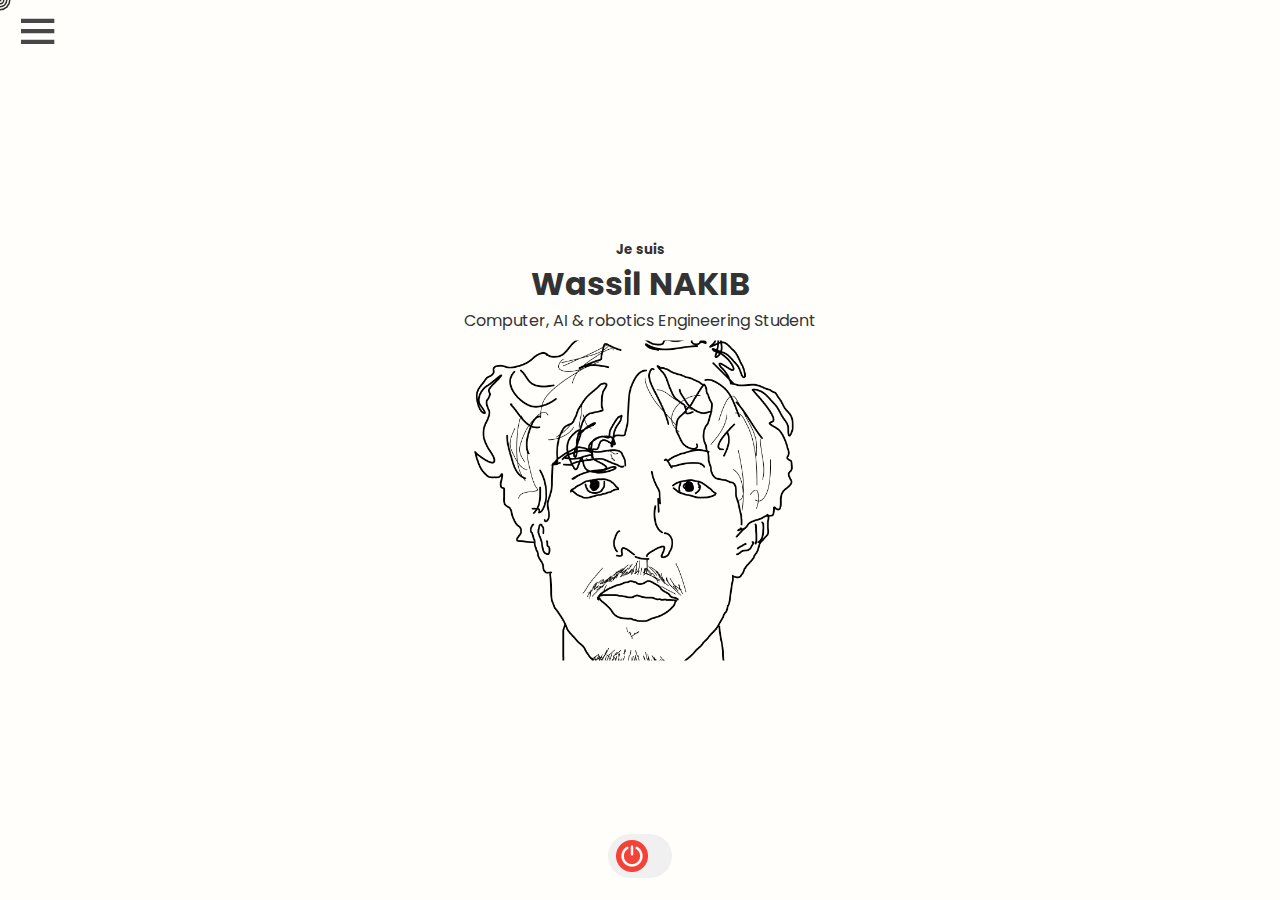
==== public/index.html @ 8750f13c "gestion des problèmes de passage a un repertoire public" ====
<!DOCTYPE html>
<html lang="en">
<head>
    <meta charset="UTF-8">
    <meta name="viewport" content="width=device-width, initial-scale=1.0">
    <title>Wassil NAKIB Portfolio</title>
    <link rel="icon" type="image/x-icon"  href="/public/assets/icons/favicon.ico">
    <script src="/public/js/color-mode.js" defer></script>
    
    <link rel="stylesheet" href="/public/css/style.css">
    
    <link href='https://unpkg.com/boxicons@2.1.4/css/boxicons.min.css' rel='stylesheet'>
</head>
<body>
    
    

    <div  id="hero">
        <h5>Je suis</h5>
        <h1 id="nom" >Wassil NAKIB </h1>
        <h1 id="sillow" style="display: none;">'Sillow'</h1>
        <p>Computer, AI & robotics Engineering Student </p>
        <!-- Block Element modifier-->
        <div id="hero_animation">
            <div id="hero_animation_img"></div>
        </div>
    </div>

    <div id="cv_container" style="display: none;">
    <div id="cvscroller">
        <div class="cv">
            <div class="cv-content">
            <img src="./assets/images/CV_Wassil_NAKIB_23_page-0001.jpg" alt="img1 du cv">
            <img src="./assets/images/CV_Wassil_NAKIB_23_page-0002.jpg" alt="img2 du cv">
            </div>
        </div>
    </div>
    </div>


    
    <div id="projectwrapper" style="display: none;">
  
    </div>
    
    <div id="contact-section"  style="display: none;">
        <div class="contact-content">
            <div class="contact-me">Contact me !</div>
            <div class="contact-icon linkedin">
                <a href="https://www.linkedin.com/in/wassil-nakib-031361293/" target="_blank" title="Linkedin"><img src="./assets/icons/linkedin.png" alt=""></a>
            </div>

            <div class=" contact-icon gitlab">
                    <a href="https://gitlab.com/users/SilloVV/projects" target="_blank" title="gitlab"><img  id="gitlab_logo" src="./assets/icons/gitlab_logo.jpg" alt=""></a>
            </div>

            <div class="contact-icon instagram">
                    <a href="https://www.instagram.com/_scoobidouuu" target="_blank" title="insta"><img src="./assets/icons/instagram.png" alt=""></a>
            </div>

            <div class="mail">
                wnakib21@gmail.com
            </div>
        </div>
    </div>

<div id="about-me" style="display: none;">
        <div class="propos_container">
            <div class="propos_title">
                <em>À propos de moi <br></em>
            </div>
            <div class="propos_content">
                <p>Je suis étudiant en <strong>double diplôme</strong> à Polytech Nancy et en Master II d'Intelligence Artificielle appliquée à la vision et à la robotique à la FST de Nancy.
                    Spécialisé en <strong>réseaux, DevOps, développement (web et mobile), ainsi qu’en deep learning et machine learning (vision et NLP)</strong>, je cherche un stage de fin d’études à partir de mars 2025.
                    Curieux, dynamique et force de proposition, j’aime apprendre des autres et relever de nouveaux défis dans un environnement innovant.</p>
            </div>
        </div>
        <div class="about_me_images_container">
            <div class="about_me_images_low">
                <img id="schools" src="./assets/images/fst_x_pol.png" alt="schools">
            </div>
            <div class="about_me_images_high">
                <img src="./assets/images/membre_wassil.jpg" alt="cv_photo">
            </div>
            
            <div class="hat">
                <img src="./assets/images/hat.png" alt="hat">
            </div>
        </div>
</div>

   
    
    
    <div class="sidebar">
        <div class="top">
            <div class="logo" >
                <span>My Portfolio</span>
            </div>
            <i class="bx bx-menu" id="btn"></i>

        </div>
        <ul>
            <li>
                <a id="about_button" *>
                    <span class="nav-item"> About me</span>
                </a>
                
            </li>
            <li>
                <a id="cv_button" >
                    <span class="nav-item"> Curriculum</span>
                </a>
                
            </li>
            <li>
                <a id="projects_button" >
                    <span class="nav-item">Projects</span>
                </a>
                
            </li>
            <li>
                <a id="contact_button" >
                    <span class="nav-item">Contact</span>
                </a>
                
            </li>
        </ul>
        
    </div>



    <div class="main-content">
        <div class="container">
           
        </div>
    </div>


    <div id="color-mode">
        <div id="toggle_button" class="icon">
            
        </div>
    </div>
    

    <div class="circle"></div>
    <div class="circle"></div>
    <div class="circle"></div>
    <div class="circle"></div>
    <div class="circle"></div>
    <div class="circle"></div>
    <div class="circle"></div>
    <div class="circle"></div>
    
    
</body>

</html>
---- public/css/style.css ----
/*CUSTOM FONT*/

  @import url('https://fonts.googleapis.com/css2?family=Poppins:wght@200;300;400;500;600&display=swap');


  /* GENERAL */
  body{
    font-family: 'Poppins', sans-serif;
    background-color: var(--bg);
    color:var(--text);
    height: 100%;
    width: 100%;
    margin:0;
    -webkit-tap-highlight-color: transparent;
    overflow: hidden;
    cursor: none;
  }

h1, h2, h5, p{
    margin:0;

}

.icon{
    height:2rem;
    width:2rem;
    margin: 0 0.5rem;

}

/* HERO */

#hero{
    cursor: none;
    position: absolute;
    top:50%;
    left:50%;
    transform: translate(-50%,-50%);
    text-align: center;
}

#hero_animation{
    margin-left: 10px;
    height: 20rem;
    width: 20rem;
    max-height: 100Vh;
    max-width: 100Vh;
    
}

#hero_animation_img{
    margin-top: 8px;
    background-position: center;
    background-size: cover;
    height: 100%;
    width: 100%;

}

#top-left-img{
    margin-top: 8px;
    background-image: var(--tl-4);
    height: 110%;
    background-position: center;
    background-size: cover;
}


.sidebar{
    position: relative;
    top: 0;
    left: 0;
    height: 10Vh;
    width:50px;
    background-color: var(--bg);
    opacity:0.9;
    padding: .4rem .8rem;
    transition: all 0.5s  ease;
}


.sidebar.active~ .main-content{
    left: 160px;
    width: calc(100%-160px);
}

.sidebar.active{
    width:35Vw;
    height: 50Vh;
}

.sidebar #btn{
    
    position: absolute;
    color: var(--bg-alt);
    top: 0.4rem;
    left: 50%;
    font-size: 50px;
    transform: translateX(-50%);
    cursor: pointer;
    transition: 0.4s;

}

.sidebar.active #btn{
    left: 90%;
    padding-right:1rem ;
    
     
}



.sidebar .top .logo{
    color: var(--text);
    display: flex;
    height: 50px;
    width: 100%;
    align-items: center;
    pointer-events: none;
    opacity: 0;
    transition: 0.4s;
    font-weight: bold;
}

.sidebar.active .top .logo{
    opacity: 1;
    position: relative;
    left:1.5vw;
    
}


.top .logo i{
    font-size:2rem ;
    margin-right: 8px;
}

.sidebar ul li{
    position: relative;
    list-style-type: none;
    height: 50px;
    width: 95px;
    margin: 0.8rem auto;
    line-height: 50px;
    
}


.logo {
    justify-content: center;
}

.sidebar ul li a{
    color: var(--text);
    display: flex;
    align-items: center;
    text-decoration: none;
    border-radius: 0.8rem;
    justify-content: center;
}

.sidebar.active ul li a:hover{
    background-color:var(--bg-alt);
    color: var(--bg);
    
}

.sidebar ul li a i {
    min-width: 50px;
    text-align: center;
    height: 50px;
    border-radius: 12px;
    line-height: 50px;
}

.sidebar .nav-item{
    display:none;
}

.sidebar.active .nav-item{
    display: flex;
    opacity: 0;
    animation: fadeIn 2s forwards;
}



@keyframes fadeIn{
    0%{
        opacity: 0;
    }
    100%{
        opacity: 1;
    }
}




@keyframes top-left{
    0%{
       background-image: var(--tl-1); 
    }
    33%{
        background-image: var(--tl-2); 

    }
    66%{
        background-image: var(--tl-3); 

    }
    100%{
        background-image: var(--tl-4);

    }
    
}

@keyframes reverse-top-left{
    0%{
       background-image: var(--tl-4); 
    }
    33%{
        background-image: var(--tl-3); 

    }
    66%{
        background-image: var(--tl-2); 

    }
    100%{
        background-image: var(--tl-1); 

    }
}


/* LIGHT MODE */

:root{
    /*colors*/
    --bg: #fffefa;
    --bg-alt:#333;
    --bg-alt2:#f0f0f0;
    --bg-transparent:#ffffffe8;
    --border:0.01rem solid #333;
    --text:#333;
    --text-alt:#fff;
    

    /* face animation */
    --tl-1: url(../../public/assets/face-animation-light/tl1.png);
    --tl-2: url(../../public/assets/face-animation-light/tl2.png);
    --tl-3: url(../../public/assets/face-animation-light/tl4.png);
    --tl-4: url(../../public/assets/face-animation-light/tl3.png);
    

    --sun:url(../../public/assets/icons/power-on.png);
}

/* DARK MODE */

:root.dark-mode{
    /*colors*/
    --bg: rgb(36, 47, 62);
    --bg-alt:#f0f0f0;
    --bg-alt2:#333;
    --bg-transparent:#333333f5;
    --border:0.01rem solid #000000;
    --text:#fff;
   
    

    /* face animation */
    --tl-1: url(../../public/assets/face-animation-dark/fond.png);
    --tl-2: url(../../public/assets/face-animation-dark/fond.png);
    --tl-3: url(../../public/assets/face-animation-dark/fond.png);
    --tl-4: url(../../public/assets/face-animation-dark/fond.png);

    --moon:url(../../public/assets/icons/green-love.png);
    
}

/* COLOR MODE AND TOGGLE BUTTON  */
#color-mode{
    background:var(--bg-alt2) ;
    height: 2.75rem;
    width: 4rem;
    border-radius: 3rem;
    display: flex;
    align-items: center;
    justify-content: flex-start;
    position: absolute;
    bottom: 0%;
    left: 50%;
    transform: translate(-50%,-50%);
}

#toggle_button{
    background-image: var(--sun);
    background-size: cover;
    cursor: pointer;

}


.dark_mode #toggle_button{
    background-image: var(--moon);
}
 
.dark-mode #color-mode{
    justify-content: flex-end;
}


/* CV SCROLLER */


#cv_container{
    min-width: 50vw;
    max-width: 60vw;
    min-height: 80vh;
    max-height: 80vh;
    position: fixed;
    padding: 2rem;
    top: 5%;
    left: 20%;
    overflow-y: auto;

    overflow-x: hidden;

}
#cvscroller{
    width: 100%;
    height: 100%;   
    border-radius: 2rem;   
}

#cvscroller::-webkit-scrollbar {
    width: 6px; /* Largeur de la barre */
}

/* Personnalise le "thumb" (partie déplaçable de la barre de défilement) */
#cvscroller::-webkit-scrollbar-thumb {
    border-radius: 15px; /* Bord arrondi */
}

#cvscroller::-webkit-scrollbar-thumb:hover {
    background: #555; /* Changement de couleur lorsque l'utilisateur survole */
}
#cvscroller .cv{
    position: relative;
    top: 2rem;
    border: 5px solid #ddd;
    border-radius: 2.3rem;
}
#cvscroller .cv-content{
    display: flex;
    justify-content: center;
    flex-direction: column;
    background-color: white;
    border-radius: 2rem;
    
}

 #cvscroller .cv-content img {
    border-radius: 2rem;

} 





/* Adaptation pour les petits écrans */
@media screen and (max-width: 768px) {
    #cv_container {
        min-width: 80vw; /* Augmenter la largeur sur les petits écrans */
        max-width: 90vw; /* Augmenter la largeur sur les petits écrans */
        top: 10%; /* Ajuster la position sur les petits écrans */
        left: 5%; /* Ajuster la position sur les petits écrans */
        padding: 1rem; /* Réduire le padding sur les petits écrans */
    }

  

    #cvscroller {
        border-radius: 1.5rem; /* Réduire le rayon de bordure */
    }

    #cvscroller .cv {
        border: 3px solid #ddd; /* Réduire la taille du bord */
    }

    #cvscroller .cv-content img {
        width: 100%; /* S'assurer que les images sont responsives */
        height: auto;
    }

    /* Optionnel : modification de la barre de défilement */
    #cvscroller::-webkit-scrollbar {
        width: 4px; /* Plus petite barre de défilement */
    }
}

/* Adaptation pour très petits écrans (ex : smartphones) */
@media screen and (max-width: 480px) {
    #cv_container {
        min-width: 90vw; /* Prendre presque toute la largeur sur les très petits écrans */
        max-width: 95vw; /* Ajuster la largeur */
        top: 5%; /* Ajuster la position */
        left: 2%; /* Ajuster la position */
    }

    

    #cvscroller {
        border-radius: 1rem; /* Réduire le rayon de bordure */
    }

    #cvscroller .cv {
        border: 2px solid #ddd; /* Réduire le bord */
    }

    #cvscroller .cv-content img {
        width: 100%; /* S'assurer que les images sont responsives */
        height: auto;
    }
}
/* PROJECTS */
#projectwrapper{
    
    animation: fadeIn 0.3s forwards;
    position: fixed;
    top: 5%;
    left: 25%;
    max-height: 85vh;
    border-radius: 110px;
    display: flex;
     
    width: 50vw;
     
}


#projectwrapper .project{
    min-width:50vw;
    height: 80vh;
    line-height: 110px;
    text-align:center;
    border-radius: 110px;
    background-color: whitesmoke;
    margin-right: 5px;
}

.project {
    transition: opacity 0.5s ease;
    opacity: 1; 
}


#next-project{
    position: absolute;
    left:80%;
    top:50%;
    height:8%;
    width:10%;
    border-radius:  10px;
}



#back-project{
    position: absolute;
    left:5%;
    top:50%;
    height:8%;
    border-radius:  10px;
    width:10%;
}

/* section contact */

#contact-section {
    animation: fadeIn 0.3s forwards;
    position: fixed;
    bottom:70%;
    left: 30%;
    max-height: 80vh;
    border: 3px solid black;
    border-radius: 30px;
    display: flex;
    width: 40vw;
}

#contact-section .contact-content {
    width: 100%;
    height: 100%;
    border-radius: 30px;
    text-align: center;
    opacity: 0.95;
    margin: 4px;
    display: flex;
    flex-direction: row;
    justify-content: center;
    flex-wrap: wrap;
}

.contact-me {
    width: 100%;
    font-size: 25px;
    font-weight: bold;
    margin-bottom: 20px;
}

.contact-icon {
    width: 10%;
    margin: 0 20px;
}

.contact-icon img {
    border: none;
    width: 100%;
    height: auto;
}

#gitlab_logo {
    width: 100%;
    height: auto;
    border-radius: 1.9rem;
    border: #f78d30 4px solid;
}


.mail {
    font-size: 20px;
    font-weight: bold;
    width: 100%;
}

.contact-icon img:hover{
    transform: scale(1.1);
}


/* Adaptation pour les petits écrans (moins de 768px) */
@media screen and (max-width: 768px) {
    #contact-section {
        width: 80vw; /* Prendre plus de largeur sur les petits écrans */
        max-height: 80vh; /* Réduire la hauteur sur les petits écrans */
        
    }

    .contact-me {
        font-size: 3rem; /* Réduire la taille de la police */
        margin-bottom: 10px;

    }

    #contact-section .contact-content{
        flex-direction: column;
        
        align-items: center;
    }

    .contact-icon {
        width: 15%; /* Augmenter la largeur des icônes */
        margin: 10px; /* Réduire l'espace entre les icônes */

        
    }

    #gitlab_logo {
        width: 80%; /* Ajuster la taille du logo */
        border-radius: 1.5rem; /* Réduire le rayon de bordure */
    }

    .mail {
        font-size: 1.7rem; /* Réduire la taille du texte */
    }
}

/* Adaptation pour les très petits écrans (moins de 480px) */
@media screen and (max-width: 480px) {
    #contact-section {
        width: 90vw; /* Prendre presque toute la largeur de l'écran */
        left: 5%; /* Réduire l'écart de gauche */
        bottom: 25%; /* Réduire l'espace en bas */
        max-height: 70vh; /* Réduire la hauteur pour s'adapter */
        
    }

    #contact-section .contact-content{
        flex-direction: column;
        
        align-items: center;
    }


    .contact-me {
        font-size: 1.6rem; /* Réduire encore la taille de la police */
        margin-bottom: 10px;
    }

    .contact-icon {
        width: 30%; /* Augmenter la taille des icônes */
        margin: 5px; /* Espacement plus serré entre les icônes */
    }

    #gitlab_logo {
        width: 100%; /* Réduire légèrement la taille du logo */
        border-radius: 1.2rem; /* Plus petit rayon de bordure */
    }

    .mail {
        font-size: 1.4rem; /* Réduire la taille du texte */
    }
}

/* ABOUT ME */

#about-me {
    display: flex;
    flex-direction: row;
    min-width: 60vw;
    max-width: 80vw;
    min-height: 60vh;
    max-height: 80vh;
    position: fixed;
    top: 10%;
    left: 10%;
    overflow-x: hidden;
    overflow-y: auto;

}

#about-me .propos_container {
    border: 3px solid #ddd;
    border-radius: 2rem;
    width: 60%;
    text-align: center;
    padding: 1rem;
    display: flex;
    flex-direction: column;
    justify-content: center;
    
}

#about-me .propos_title {
    font-size: 2rem;
    font-weight: bold;
    margin-bottom: 2rem;

    

}

#about-me .propos_content p {
    font-size: 1.5rem;
    margin-bottom: 1rem;
    line-height: 1.6;
    padding: 0 1rem;

}

#about-me .about_me_images_container{
    display: flex;
    min-width: 30%;
    max-width: 50%;
    border-radius: 2rem;
    margin-left: 2rem;
    justify-content: center;
    align-items: center;
    flex-direction: column;
}


#about-me .about_me_images_high img {
    border-radius: 2rem;
    width: 95%;
    scale: 1.3;
    position: relative;
    top: 1.5rem;
    z-index: 0;

}

#about-me .about_me_images_low img {
    
    border-radius: 2rem;
    width: 95%;
    position: relative;
    bottom: 1rem;
    z-index: 1;
}

#about-me .hat{
    position: absolute;
    bottom: 7rem;
    left:54vw;
    scale:0.3;
    z-index: 2;
    rotate: 0.06turn;
}

/* about me small screen */
/* Media query for small screens */
@media (max-width: 768px) {
    #about-me {
        flex-direction: column;  /* Stack the items vertically on small screens */
        min-width: 80vw;
        max-width: 90vw;
        min-height: 60vh;
        max-height: 80vh;

    }

    #about-me .propos_container {
        width: 100%; /* Take full width on small screens */
        padding: 0.5rem;
        border: none;
        
    }

    #about-me .about_me_images_container {
        display: none;
    }

    #about-me .about_me_images_high img, #about-me .about_me_images_low img {
        display: none;
    }

    #about-me .propos_title {
        font-size: 1.5rem; /* Adjust font size for small screens */
    }

    #about-me .propos_content p {
        font-size: 1.2rem; /* Reduce text size for better readability on small screens */
        position: relative;
        right: 1rem;
        
    }
}






.circle{
  height: 24px;
  width: 24px;
  border-radius: 24px;
  background-color: black;
  position: fixed; 
  top: 0;
  left: 0;
  pointer-events: none;
  z-index: 99999999;
}





@media screen and (max-width:700px)  {
    .logo {
        
        justify-content: center;
    }

    .sidebar.active .top .logo{
        left: 0;
    }
    
    
    .sidebar.active ul{
        padding:0;
    }
    
    .sidebar.active {
        width: 70%;
        height: 100%;
        top: 0;
        left: 0;
        opacity: 1;
    }

   


    #about-me{
        
        animation: fadeIn 0.3s forwards;
        position: fixed;
        top: 15%;
        bottom:15%;
        left: 7%;
        
        max-height: 100vh;
        border: 6px solid #989595;
        font-size: 15px;
        display: flex;
        width: 80vw;
        background-color: var(--bg) ;
        color: var(--text);
        flex-direction: column;
        padding-bottom: 50px;
        border-radius: 16px;
        padding-left: 10px;
        text-align: justify;
        padding-right: 10px;
    }
    


    .project{
        display: none;
    }
   
    
   
    
    
}
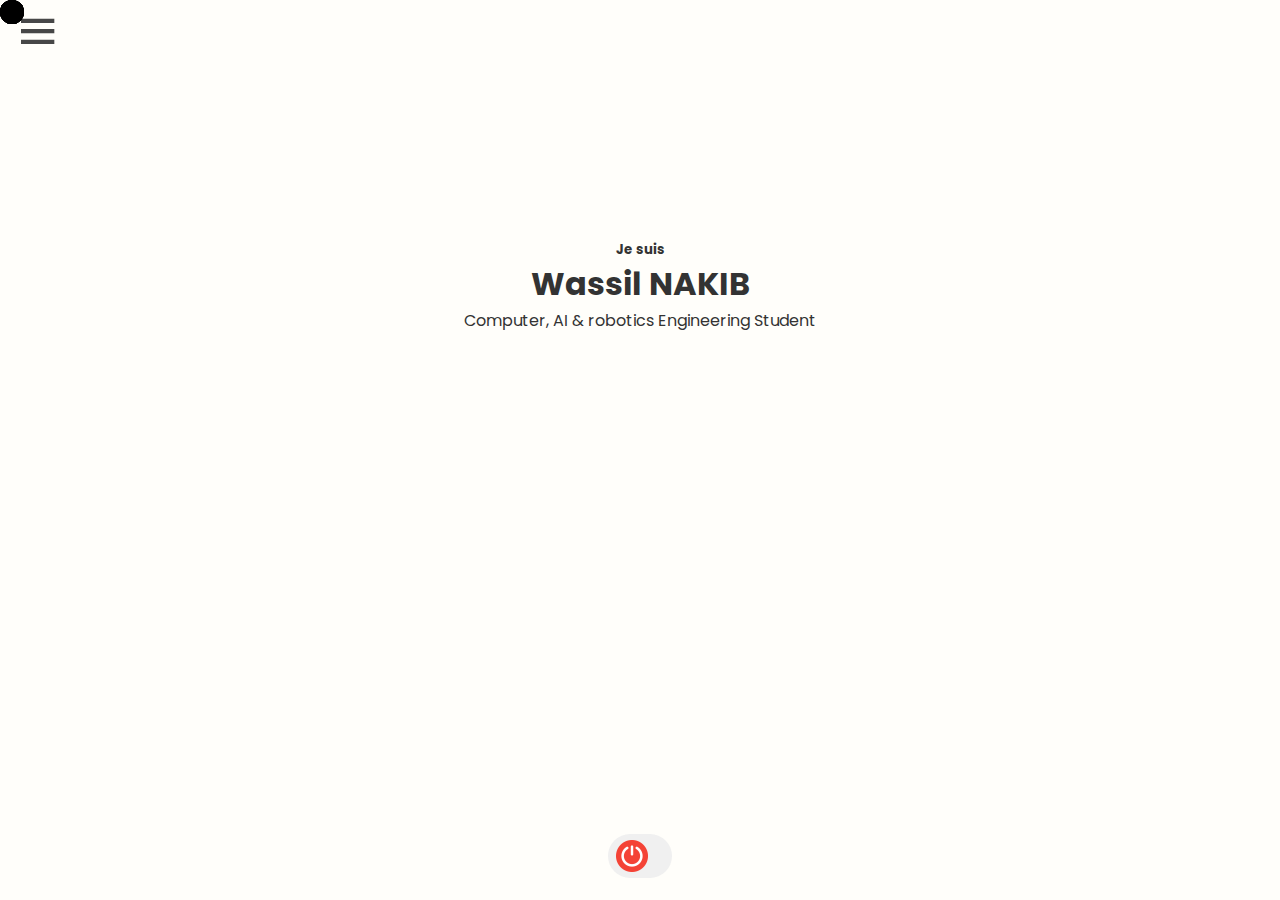
==== commit 5e5834db: "test" ====
--- a/public/index.html
+++ b/public/index.html
@@ -5,7 +5,7 @@
     <meta name="viewport" content="width=device-width, initial-scale=1.0">
     <title>Wassil NAKIB Portfolio</title>
     <link rel="icon" type="image/x-icon"  href="/public/assets/icons/favicon.ico">
-    <script src="/public/js/color-mode.js" defer></script>
+    <script src="../js/color-mode.js" defer></script>
     
     <link rel="stylesheet" href="/public/css/style.css">
     
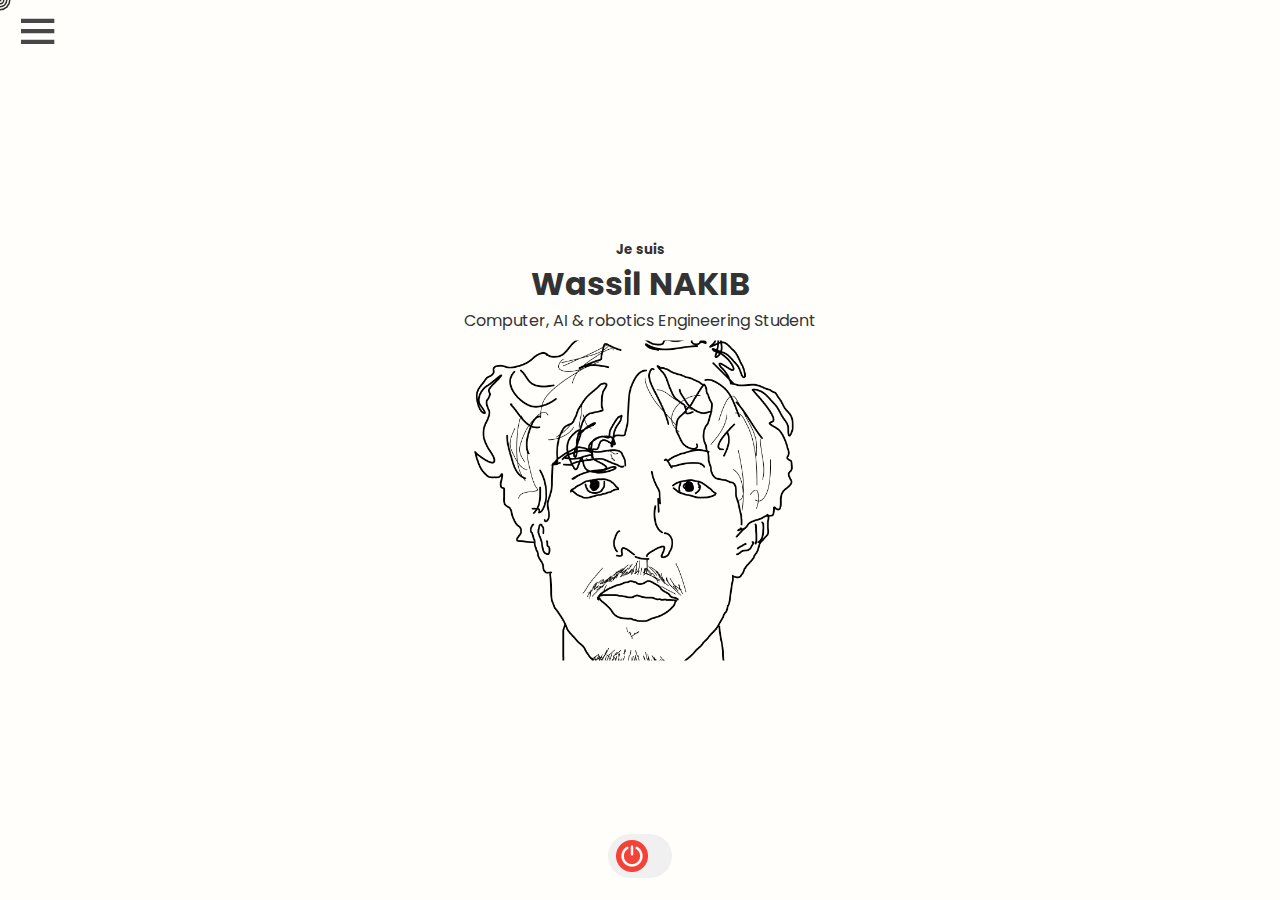
==== commit ee7c461e: "test" ====
--- a/public/index.html
+++ b/public/index.html
@@ -5,7 +5,7 @@
     <meta name="viewport" content="width=device-width, initial-scale=1.0">
     <title>Wassil NAKIB Portfolio</title>
     <link rel="icon" type="image/x-icon"  href="/public/assets/icons/favicon.ico">
-    <script src="../js/color-mode.js" defer></script>
+    <script src="./js/color-mode.js" defer></script>
     
     <link rel="stylesheet" href="/public/css/style.css">
     
